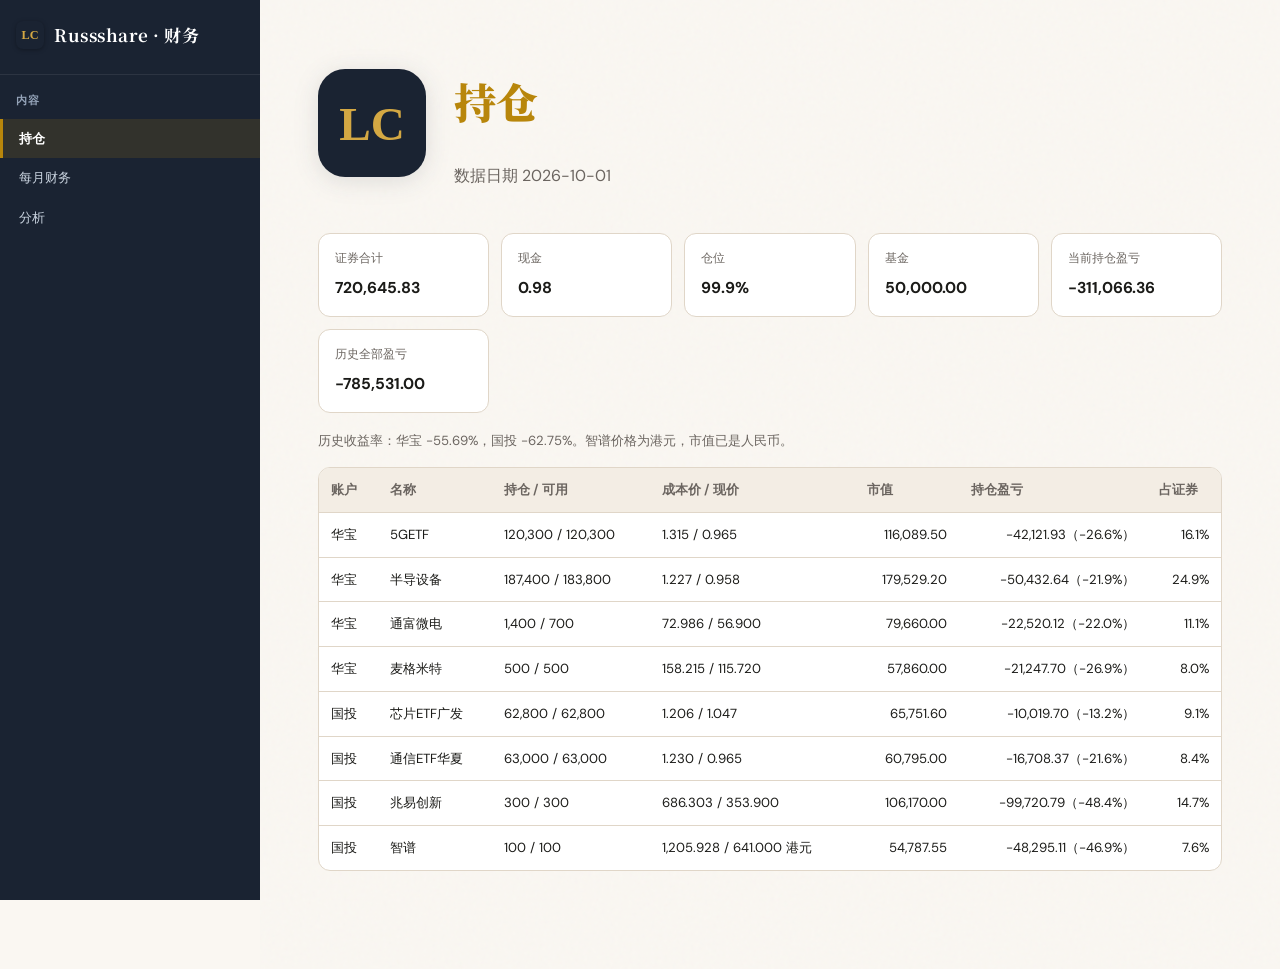
==== finance/index.html @ a5eec3d3 "Deploy the simplified finance site under /finance. Keep the mindmap homepage unchanged. Holdings, mo" ====
<!DOCTYPE html>
<html lang="zh-CN">
<head>
  <meta charset="UTF-8">
  <meta name="viewport" content="width=device-width, initial-scale=1.0">
  <title>持仓 · Russshare</title>
  <meta name="description" content="现有持仓">
  <meta name="theme-color" content="#B8860B">
  <link rel="stylesheet" href="kb-theme.css">
  <link rel="stylesheet" href="portal-home.css">
</head>
<body class="kb-body">
  <button type="button" class="kb-hamburger" aria-label="打开菜单">☰</button>
  <aside class="kb-sidebar" id="kb-sidebar">
    <div class="kb-sidebar-header"></div>
    <nav class="kb-sidebar-nav" aria-label="主导航"></nav>
  </aside>
  <main class="kb-main">
    <div class="kb-page-wrap">
      <section class="kb-hero-section">
        <div class="kb-hero-row">
          <img src="assets/lcai-kb-logo.svg" class="kb-hero-logo" alt="" aria-hidden="true">
          <div>
            <h1 class="kb-hero-title"><span class="gold">持仓</span></h1>
            <p class="kb-hero-sub" id="snap-asof"></p>
          </div>
        </div>
      </section>
      <div class="kb-main-inner">
        <div id="snap-holdings"></div>
      </div>
    </div>
  </main>
  <script src="site-nav-data.js"></script>
  <script src="kb-shell.js"></script>
  <script src="snapshot-data.js"></script>
  <script src="portal-home.js"></script>
  <script>
    KBShell.renderPortalSidebar("holdings");
    KBShell.initSidebar();
    PortalHome.init();
  </script>
</body>
</html>
---- finance/kb-theme.css ----
/* LCAI Knowledge Base — visual system aligned with learnbuffett.com */
@import url("https://fonts.googleapis.com/css2?family=Noto+Serif+SC:wght@400;600;700;900&family=Crimson+Pro:ital,wght@0,400;0,700&family=DM+Sans:wght@400;500;600;700&display=swap");

body.kb-body {
  box-sizing: border-box;
  margin: 0;
  padding: 0;
}

:root {
  --kb-bg: #FAF7F2;
  --kb-bg2: #F3EDE4;
  --kb-text: #1B1B18;
  --kb-text2: #6B6560;
  --kb-gold: #B8860B;
  --kb-gold-light: #D4A843;
  --kb-gold-glow: rgba(184, 134, 11, 0.12);
  --kb-navy: #1A2332;
  --kb-navy-light: #2C3E50;
  --kb-cream: #FFF8EE;
  --kb-border: #E0D6C8;
  --kb-card: #FFFFFF;
  --kb-link: #8B5E0B;
  --kb-serif: "Noto Serif SC", "Crimson Pro", Georgia, "Songti SC", serif;
  --kb-sans: "DM Sans", -apple-system, BlinkMacSystemFont, "PingFang SC", "Microsoft YaHei", sans-serif;
  --kb-sidebar-w: 260px;
}

html { font-size: 15px; scroll-behavior: smooth; }

body.kb-body {
  font-family: var(--kb-sans);
  color: var(--kb-text);
  background: var(--kb-bg);
  display: grid;
  grid-template-columns: var(--kb-sidebar-w) minmax(0, 1fr);
  min-height: 100vh;
  line-height: 1.8;
}

*, *::before, *::after { box-sizing: border-box; }

/* ── Sidebar ── */
.kb-sidebar {
  grid-column: 1;
  grid-row: 1;
  width: var(--kb-sidebar-w);
  background: var(--kb-navy);
  position: sticky;
  top: 0;
  align-self: start;
  height: 100vh;
  overflow-y: auto;
  z-index: 100;
  display: flex;
  flex-direction: column;
}

.kb-sidebar-header {
  padding: 20px 16px 16px;
  border-bottom: 1px solid rgba(255, 255, 255, 0.08);
}

.kb-logo {
  color: #fff;
  font-size: 17px;
  font-weight: 700;
  text-decoration: none;
  letter-spacing: 0.5px;
  font-family: var(--kb-serif);
  display: inline-flex;
  align-items: center;
  gap: 10px;
}

.kb-logo-icon {
  width: 28px;
  height: 28px;
  flex-shrink: 0;
  filter: drop-shadow(0 1px 2px rgba(0, 0, 0, 0.3));
}

.kb-sidebar-nav {
  flex: 1;
  padding: 8px 0;
  overflow-y: auto;
}

.kb-sidebar-nav::-webkit-scrollbar { width: 4px; }
.kb-sidebar-nav::-webkit-scrollbar-thumb {
  background: rgba(255, 255, 255, 0.15);
  border-radius: 2px;
}

.kb-nav-link {
  display: block;
  padding: 8px 16px;
  color: #cbd5e1;
  text-decoration: none;
  font-size: 13px;
  border-left: 3px solid transparent;
  transition: all 0.15s;
}

.kb-nav-link:hover {
  background: rgba(255, 255, 255, 0.06);
  color: #fff;
}

.kb-nav-link.active {
  color: #fff;
  background: rgba(184, 134, 11, 0.15);
  border-left-color: var(--kb-gold);
  font-weight: 600;
}

.kb-nav-home {
  font-size: 14px;
  padding: 10px 16px;
  font-weight: 500;
  margin-bottom: 4px;
}

.kb-nav-group { margin-bottom: 2px; }

.kb-nav-group-title {
  padding: 8px 16px;
  color: #94a3b8;
  font-size: 11px;
  font-weight: 600;
  text-transform: uppercase;
  letter-spacing: 0.5px;
}

.kb-nav-badge {
  margin-left: 6px;
  background: rgba(255, 255, 255, 0.1);
  color: #cbd5e1;
  font-size: 10px;
  padding: 1px 6px;
  border-radius: 8px;
  font-weight: 400;
}

.kb-sidebar-foot {
  padding: 12px 16px;
  border-top: 1px solid rgba(255, 255, 255, 0.08);
  font-size: 11px;
  color: rgba(255, 255, 255, 0.35);
  line-height: 1.5;
}

.kb-hamburger {
  display: none;
  position: fixed;
  top: 12px; left: 12px;
  z-index: 200;
  background: var(--kb-navy);
  color: #fff;
  border: none;
  font-size: 20px;
  padding: 6px 10px;
  border-radius: 6px;
  cursor: pointer;
}

/* ── Main ── */
body.kb-body > .kb-main {
  grid-column: 2;
  grid-row: 1;
  min-width: 0;
  position: relative;
  padding: 0;
}

.kb-page-wrap {
  max-width: 1000px;
  margin: 0 auto;
  padding: 40px 48px 48px;
}

.kb-main::after {
  content: "";
  position: absolute;
  inset: 0;
  pointer-events: none;
  opacity: 0.03;
  z-index: 0;
  background-image: url("data:image/svg+xml,%3Csvg viewBox='0 0 256 256' xmlns='http://www.w3.org/2000/svg'%3E%3Cfilter id='n'%3E%3CfeTurbulence type='fractalNoise' baseFrequency='.85' numOctaves='4' stitchTiles='stitch'/%3E%3C/filter%3E%3Crect width='100%25' height='100%25' filter='url(%23n)'/%3E%3C/svg%3E");
}

.kb-main > * {
  position: relative;
  z-index: 1;
}

/* ── Hero ── */
.kb-hero-section {
  position: relative;
  padding: 0 0 28px;
}

.kb-hero-row {
  display: flex;
  align-items: center;
  gap: 28px;
}

.kb-hero-logo {
  width: clamp(80px, 9vw, 108px);
  height: auto;
  flex-shrink: 0;
  filter: drop-shadow(0 4px 12px rgba(26, 35, 50, 0.12));
}

.kb-hero-eyebrow {
  display: inline-flex;
  align-items: center;
  gap: 8px;
  font-size: 12px;
  font-weight: 600;
  letter-spacing: 1.5px;
  text-transform: uppercase;
  color: var(--kb-gold);
  margin-bottom: 10px;
}

.kb-hero-eyebrow::before {
  content: "";
  width: 24px;
  height: 1px;
  background: var(--kb-gold);
}

.kb-hero-title {
  font-family: var(--kb-serif);
  font-size: clamp(28px, 4.5vw, 42px);
  font-weight: 900;
  line-height: 1.25;
  color: var(--kb-navy);
  letter-spacing: -0.5px;
}

.kb-hero-title .gold { color: var(--kb-gold); }

.kb-hero-version {
  display: inline-block;
  font-size: 12px;
  padding: 3px 10px;
  background: var(--kb-gold);
  color: #fff;
  border-radius: 4px;
  font-family: var(--kb-sans);
  font-weight: 600;
  vertical-align: middle;
  margin-left: 8px;
  text-decoration: none;
}

.kb-hero-sub {
  font-size: 16px;
  color: var(--kb-text2);
  line-height: 1.7;
  margin-top: 14px;
  max-width: 640px;
}

.kb-hero-sub b {
  color: var(--kb-navy);
  font-weight: 700;
}

.kb-hero-section--compact {
  padding-bottom: 12px;
}

.kb-hero-sub--muted {
  font-size: 0.92rem;
  color: var(--kb-text2);
  margin-top: 4px;
}

.kb-hero-section--compact .today-progress-bar {
  margin: 12px 0 0;
  max-width: 320px;
}

/* ── Stats ── */
.kb-stats-row {
  display: grid;
  grid-template-columns: repeat(4, 1fr);
  gap: 0;
  margin: 0 0 28px;
  background: var(--kb-card);
  border: 1px solid var(--kb-border);
  border-radius: 6px;
  overflow: hidden;
}

.kb-stat-item {
  text-align: center;
  padding: 18px 12px;
  position: relative;
  transition: background 0.3s;
  text-decoration: none;
  color: inherit;
}

.kb-stat-item:not(:last-child)::after {
  content: "";
  position: absolute;
  right: 0;
  top: 20%;
  height: 60%;
  width: 1px;
  background: var(--kb-border);
}

.kb-stat-item:hover { background: var(--kb-gold-glow); }

.kb-stat-num {
  font-family: var(--kb-serif);
  font-size: 28px;
  font-weight: 900;
  color: var(--kb-navy);
  line-height: 1;
}

.kb-stat-label {
  font-size: 12px;
  color: var(--kb-text2);
  margin-top: 6px;
}

/* ── Nav cards ── */
.kb-main-inner {
  padding: 0 0 32px;
}

.kb-nav-cards {
  display: grid;
  grid-template-columns: repeat(2, 1fr);
  gap: 14px;
  margin-bottom: 32px;
}

.kb-nav-cards.cols-4 { grid-template-columns: repeat(2, 1fr); }
.kb-nav-cards.cols-5 { grid-template-columns: repeat(2, 1fr); }

@media (min-width: 900px) {
  .kb-nav-cards.cols-4 { grid-template-columns: repeat(2, 1fr); }
  .kb-nav-cards.cols-5 { grid-template-columns: repeat(3, 1fr); }
}

@media (min-width: 1100px) {
  .kb-nav-cards.cols-4 { grid-template-columns: repeat(4, 1fr); }
  .kb-nav-cards.cols-5 { grid-template-columns: repeat(5, 1fr); }
}

.kb-nav-card {
  position: relative;
  padding: 20px 16px 18px;
  background: var(--kb-card);
  border: 1px solid var(--kb-border);
  border-radius: 6px;
  text-decoration: none;
  color: inherit;
  transition: transform 0.3s, box-shadow 0.3s, border-color 0.3s;
}

.kb-nav-card::before {
  content: "";
  position: absolute;
  top: 0; left: 0; right: 0;
  height: 3px;
  background: var(--kb-gold);
  opacity: 0;
  transition: opacity 0.3s;
  border-radius: 6px 6px 0 0;
}

.kb-nav-card:hover {
  transform: translateY(-4px);
  box-shadow: 0 12px 32px rgba(0, 0, 0, 0.08);
  border-color: var(--kb-gold-light);
}

.kb-nav-card:hover::before { opacity: 1; }

.kb-nav-card-icon {
  font-size: 26px;
  margin-bottom: 10px;
  display: block;
}

.kb-nav-card-title {
  font-family: var(--kb-serif);
  font-size: 15px;
  font-weight: 700;
  color: var(--kb-navy);
  margin-bottom: 3px;
}

.kb-nav-card-sub {
  font-size: 12px;
  color: var(--kb-text2);
  line-height: 1.45;
}

.kb-nav-card-arrow {
  position: absolute;
  bottom: 16px;
  right: 16px;
  font-size: 16px;
  color: var(--kb-border);
  transition: all 0.3s;
}

.kb-nav-card:hover .kb-nav-card-arrow {
  color: var(--kb-gold);
  transform: translateX(4px);
}

/* ── Section header ── */
.kb-section {
  margin-bottom: 28px;
}

.kb-section-header {
  display: flex;
  align-items: center;
  gap: 12px;
  margin-bottom: 14px;
}

.kb-section-title {
  font-family: var(--kb-serif);
  font-size: 18px;
  font-weight: 700;
  color: var(--kb-navy);
  white-space: nowrap;
}

.kb-section-line {
  flex: 1;
  height: 1px;
  background: var(--kb-border);
}

.kb-section-count {
  font-size: 11px;
  color: var(--kb-text2);
  white-space: nowrap;
}

/* ── Layer pills ── */
.kb-tag-cloud {
  display: flex;
  flex-wrap: wrap;
  gap: 8px;
}

.kb-tag {
  display: inline-flex;
  align-items: center;
  gap: 6px;
  padding: 8px 14px;
  background: var(--kb-card);
  border: 1px solid var(--kb-border);
  border-radius: 6px;
  font-size: 13px;
  color: var(--kb-navy);
  text-decoration: none;
  transition: all 0.2s;
}

.kb-tag:hover {
  border-color: var(--kb-gold-light);
  background: var(--kb-cream);
  transform: translateY(-1px);
}

.kb-tag-num {
  font-size: 11px;
  color: var(--kb-gold);
  font-weight: 600;
}

/* ── Article (read page) ── */
.kb-article {
  max-width: 820px;
  padding: 40px 48px 80px;
}

.kb-article-meta {
  font-size: 13px;
  color: var(--kb-text2);
  margin-bottom: 16px;
}

.kb-article-meta a {
  color: var(--kb-link);
  text-decoration: none;
}

.kb-article-meta a:hover { text-decoration: underline; }

.kb-article h1 {
  font-family: var(--kb-serif);
  font-size: 28px;
  line-height: 1.3;
  margin-bottom: 8px;
  font-weight: 900;
  color: var(--kb-navy);
}

.kb-article-lead {
  font-size: 15px;
  color: var(--kb-text2);
  margin-bottom: 28px;
  line-height: 1.7;
}

.kb-prose > h1:first-child { display: none; }

.kb-prose {
  font-family: var(--kb-serif);
  font-size: 16px;
  line-height: 1.85;
  color: var(--kb-text);
}

.kb-prose h2 {
  font-family: var(--kb-serif);
  font-size: 21px;
  margin: 36px 0 14px;
  padding-bottom: 8px;
  border-bottom: 2px solid var(--kb-border);
  font-weight: 700;
  color: var(--kb-navy);
}

.kb-prose h3 {
  font-family: var(--kb-serif);
  font-size: 17px;
  margin: 24px 0 10px;
  font-weight: 600;
  color: var(--kb-navy-light);
}

.kb-prose p { margin: 10px 0; }

.kb-prose ul, .kb-prose ol {
  padding-left: 24px;
  margin: 10px 0;
}

.kb-prose li { margin: 4px 0; }

.kb-prose a {
  color: var(--kb-link);
  text-decoration: none;
  background: linear-gradient(to bottom, transparent 60%, var(--kb-gold-glow) 60%);
}

.kb-prose a:hover {
  background: linear-gradient(to bottom, transparent 40%, rgba(184, 134, 11, 0.2) 40%);
}

.kb-prose blockquote {
  background: var(--kb-cream);
  border-left: 4px solid var(--kb-gold);
  padding: 14px 20px;
  margin: 16px 0;
  border-radius: 0 8px 8px 0;
  font-style: italic;
  color: #5C4813;
}

.kb-prose pre {
  font-family: ui-monospace, Consolas, monospace;
  font-size: 13px;
  line-height: 1.55;
  overflow-x: auto;
  padding: 14px 16px;
  margin: 16px 0;
  background: var(--kb-bg2);
  border: 1px solid var(--kb-border);
  border-radius: 6px;
}

.kb-prose code {
  font-family: ui-monospace, Consolas, monospace;
  font-size: 0.9em;
  background: var(--kb-bg2);
  padding: 2px 6px;
  border-radius: 4px;
}

.kb-prose pre code { background: none; padding: 0; }

.kb-prose table {
  border-collapse: collapse;
  width: 100%;
  margin: 16px 0;
  font-size: 14px;
  font-family: var(--kb-sans);
  display: block;
  overflow-x: auto;
}

.kb-prose th, .kb-prose td {
  border: 1px solid var(--kb-border);
  padding: 8px 12px;
  text-align: left;
  vertical-align: top;
}

.kb-prose th {
  background: var(--kb-bg2);
  font-weight: 600;
  color: var(--kb-navy);
}

.kb-prose hr {
  border: none;
  border-top: 1px solid var(--kb-border);
  margin: 32px 0;
}

.kb-loading, .kb-error {
  padding: 48px 0;
  text-align: center;
  color: var(--kb-text2);
  font-family: var(--kb-sans);
}

.kb-footer-note {
  padding: 0 0 40px;
  font-size: 12px;
  color: var(--kb-text2);
  text-align: center;
  line-height: 1.6;
}

.kb-lock {
  font-size: 12px;
  opacity: 0.7;
}

/* ── Mobile ── */
@media (max-width: 900px) {
  .kb-hamburger { display: block; }
  body.kb-body {
    grid-template-columns: 1fr;
  }
  .kb-sidebar {
    position: fixed;
    top: 0;
    left: 0;
    bottom: 0;
    grid-column: 1;
    transform: translateX(-105%);
    transition: transform 0.22s ease;
  }
  .kb-sidebar.open { transform: translateX(0); }
  body.kb-body > .kb-main { grid-column: 1; width: 100%; }
  .kb-page-wrap { padding: 56px 20px 40px; }
  .kb-hero-section { padding-bottom: 20px; }
  .kb-hero-row { gap: 16px; }
  .kb-hero-logo { width: 56px !important; }
  .kb-hero-title { font-size: 24px; }
  .kb-hero-sub { font-size: 14px; }
  .kb-stats-row { grid-template-columns: repeat(2, 1fr); }
  .kb-stat-item:nth-child(2)::after { display: none; }
  .kb-nav-cards, .kb-nav-cards.cols-4, .kb-nav-cards.cols-5 {
    grid-template-columns: 1fr;
  }
  .kb-nav-card-arrow { display: none; }
  .kb-article { padding: 24px 20px 60px; }
}
---- finance/portal-home.css ----
.portal-summary-grid {
  display: grid;
  grid-template-columns: repeat(auto-fit, minmax(220px, 1fr));
  gap: 14px;
  margin-bottom: 28px;
}

.portal-summary-card {
  display: block;
  background: var(--kb-card);
  border: 1px solid var(--kb-border);
  border-radius: 12px;
  padding: 16px 18px;
  text-decoration: none;
  color: inherit;
  transition: border-color 0.15s, box-shadow 0.15s;
  position: relative;
}

.portal-summary-card:hover {
  border-color: var(--kb-gold);
  box-shadow: 0 4px 16px var(--kb-gold-glow);
}

.portal-summary-title {
  font-weight: 600;
  font-size: 1rem;
  margin-bottom: 6px;
}

.portal-summary-sub {
  color: var(--kb-text2);
  font-size: 0.88rem;
}

.portal-summary-arrow {
  position: absolute;
  right: 16px;
  top: 50%;
  transform: translateY(-50%);
  color: var(--kb-gold);
  opacity: 0.6;
}

.kb-nav-cards.cols-4 {
  grid-template-columns: repeat(auto-fit, minmax(200px, 1fr));
}

@media (min-width: 1100px) {
  .kb-nav-cards.cols-4 {
    grid-template-columns: repeat(4, 1fr);
  }
}

.module-page-desc {
  color: var(--kb-text2);
  font-size: 0.92rem;
  margin: 0 0 20px;
}

.module-card-grid {
  display: grid;
  grid-template-columns: repeat(auto-fit, minmax(240px, 1fr));
  gap: 14px;
}

.module-stat-card {
  background: var(--kb-card);
  border: 1px solid var(--kb-border);
  border-radius: 12px;
  padding: 16px 18px;
}

.module-stat-label {
  font-size: 0.82rem;
  color: var(--kb-text2);
  margin-bottom: 4px;
}

.module-stat-value {
  font-size: 1.4rem;
  font-weight: 700;
  font-family: var(--kb-serif);
}

.module-progress-bar {
  height: 8px;
  background: var(--kb-bg2);
  border-radius: 4px;
  overflow: hidden;
  margin-top: 10px;
}

.module-progress-bar span {
  display: block;
  height: 100%;
  background: linear-gradient(90deg, var(--kb-gold), var(--kb-gold-light));
  border-radius: 4px;
  transition: width 0.3s;
}

.health-check-grid {
  display: grid;
  gap: 10px;
  max-width: 420px;
}

.health-check-item {
  display: flex;
  align-items: center;
  gap: 10px;
  padding: 12px 14px;
  background: var(--kb-card);
  border: 1px solid var(--kb-border);
  border-radius: 10px;
  cursor: pointer;
}

.health-check-item input {
  width: 18px;
  height: 18px;
  accent-color: var(--kb-gold);
}

.journal-entry-list {
  list-style: none;
  padding: 0;
  margin: 0;
}

.journal-entry-list li {
  margin-bottom: 10px;
}

.journal-entry-list a {
  display: block;
  padding: 12px 16px;
  background: var(--kb-card);
  border: 1px solid var(--kb-border);
  border-radius: 10px;
  text-decoration: none;
  color: inherit;
}

.journal-entry-list a:hover {
  border-color: var(--kb-gold);
}

.goals-kr-list {
  list-style: none;
  padding: 0;
  margin: 16px 0 0;
}

.goals-kr-item {
  padding: 14px 16px;
  background: var(--kb-card);
  border: 1px solid var(--kb-border);
  border-radius: 10px;
  margin-bottom: 10px;
}

.goals-kr-head {
  display: flex;
  justify-content: space-between;
  align-items: baseline;
  gap: 12px;
  margin-bottom: 8px;
}

.career-skill-table {
  width: 100%;
  border-collapse: collapse;
  font-size: 0.9rem;
}

.career-skill-table th,
.career-skill-table td {
  padding: 10px 12px;
  border-bottom: 1px solid var(--kb-border);
  text-align: left;
}

.career-skill-table th {
  color: var(--kb-text2);
  font-weight: 500;
}

.skill-level {
  display: inline-block;
  padding: 2px 8px;
  border-radius: 6px;
  font-size: 0.78rem;
  background: var(--kb-gold-glow);
  color: var(--kb-link);
}

.finance-setup-banner {
  background: hsl(45 90% 95%);
  border: 1px solid var(--kb-gold);
  border-radius: 10px;
  padding: 14px 18px;
  margin-bottom: 20px;
  font-size: 0.9rem;
}

.finance-setup-banner code {
  background: rgba(0, 0, 0, 0.06);
  padding: 2px 6px;
  border-radius: 4px;
}

.portal-hero-links {
  margin: 12px 0 0;
  font-size: 0.9rem;
}

.portal-hero-links a {
  color: var(--kb-link);
  text-decoration: none;
  font-weight: 500;
}

.portal-hero-links a:hover {
  text-decoration: underline;
}

.portal-priority-card {
  margin: 0 0 24px;
  max-width: var(--kb-page-max, 960px);
}

.portal-priority-inner {
  background: linear-gradient(135deg, var(--kb-navy) 0%, var(--kb-navy-light) 100%);
  color: #fff;
  border-radius: 14px;
  padding: 18px 22px;
}

a.portal-priority-link {
  display: block;
  text-decoration: none;
  color: inherit;
  transition: transform 0.12s, box-shadow 0.12s;
}

a.portal-priority-link:hover {
  transform: translateY(-1px);
  box-shadow: 0 6px 20px rgba(0, 0, 0, 0.12);
}

a.portal-priority-link .portal-priority-main {
  color: var(--kb-gold-light);
}

.portal-priority-label {
  font-size: 0.78rem;
  opacity: 0.75;
  text-transform: uppercase;
  letter-spacing: 0.06em;
  margin-bottom: 6px;
}

.portal-priority-main {
  font-size: 1.15rem;
  font-weight: 600;
  font-family: var(--kb-serif);
}

.portal-priority-main a {
  color: var(--kb-gold-light);
  text-decoration: none;
}

.portal-priority-main a:hover {
  text-decoration: underline;
}

.portal-priority-meta {
  margin-top: 10px;
  font-size: 0.82rem;
  opacity: 0.85;
  line-height: 1.5;
}

.portal-priority-meta a {
  color: var(--kb-gold-light);
}

/* ── 构建方法 ── */
.portal-build-method {
  margin-bottom: 28px;
}

.portal-method-steps {
  display: flex;
  flex-wrap: wrap;
  align-items: stretch;
  gap: 10px;
  margin-bottom: 8px;
}

.portal-method-step {
  flex: 1 1 160px;
  display: flex;
  flex-direction: column;
  gap: 4px;
  padding: 14px 16px;
  background: var(--kb-card);
  border: 1px solid var(--kb-border);
  border-radius: 12px;
  text-decoration: none;
  color: inherit;
  transition: border-color 0.15s, box-shadow 0.15s;
}

a.portal-method-step:hover {
  border-color: var(--kb-gold);
  box-shadow: 0 4px 16px var(--kb-gold-glow);
}

.portal-method-step--static {
  cursor: default;
}

.portal-method-num {
  font-size: 0.75rem;
  font-weight: 700;
  color: var(--kb-gold);
  letter-spacing: 0.04em;
}

.portal-method-title {
  font-weight: 600;
  font-size: 1rem;
  font-family: var(--kb-serif);
}

.portal-method-desc {
  font-size: 0.82rem;
  color: var(--kb-text2);
  line-height: 1.45;
}

.portal-method-arrow {
  align-self: center;
  color: var(--kb-gold);
  opacity: 0.5;
  font-size: 1.1rem;
  flex: 0 0 auto;
}

@media (max-width: 640px) {
  .portal-method-arrow { display: none; }
}

/* ── 五维资本 ── */
.portal-dimensions-grid {
  display: grid;
  grid-template-columns: repeat(auto-fit, minmax(280px, 1fr));
  gap: 16px;
}

.portal-dim-card {
  display: flex;
  flex-direction: column;
  background: var(--kb-card);
  border: 1px solid var(--kb-border);
  border-radius: 12px;
  padding: 14px 16px;
  transition: border-color 0.15s, box-shadow 0.15s;
}

.portal-dim-card:hover {
  border-color: var(--kb-gold);
  box-shadow: 0 4px 20px var(--kb-gold-glow);
}

.portal-dim-head {
  display: flex;
  gap: 10px;
  align-items: center;
  margin-bottom: 8px;
}

.portal-dim-icon {
  font-size: 1.6rem;
  line-height: 1;
  flex-shrink: 0;
}

.portal-dim-name {
  font-weight: 600;
  font-size: 1.05rem;
  font-family: var(--kb-serif);
  margin-bottom: 4px;
}

.portal-dim-short {
  font-size: 0.82rem;
  font-weight: 500;
  color: var(--kb-gold);
  margin-left: 4px;
}

.portal-dim-question {
  font-size: 0.88rem;
  color: var(--kb-text2);
  font-style: italic;
  line-height: 1.4;
}

.portal-dim-logic {
  font-size: 0.82rem;
  color: var(--kb-text2);
  margin: 0 0 12px;
  line-height: 1.5;
  padding-left: 2px;
}

.portal-dim-modules {
  display: flex;
  flex-wrap: wrap;
  gap: 6px;
  margin-bottom: 12px;
}

.portal-dim-module {
  display: inline-block;
  padding: 4px 10px;
  font-size: 0.78rem;
  font-weight: 500;
  background: var(--kb-bg2);
  border: 1px solid var(--kb-border);
  border-radius: 999px;
  text-decoration: none;
  color: var(--kb-link);
  transition: background 0.12s, border-color 0.12s;
}

.portal-dim-module:hover {
  background: var(--kb-gold-glow);
  border-color: var(--kb-gold);
}

.portal-dim-summary {
  display: flex;
  align-items: center;
  gap: 8px;
  margin-top: auto;
  padding: 10px 12px;
  background: var(--kb-bg2);
  border-radius: 8px;
  text-decoration: none;
  color: inherit;
  font-size: 0.85rem;
  transition: background 0.12s;
}

.portal-dim-summary:hover {
  background: var(--kb-gold-glow);
}

.portal-dim-summary-label {
  flex-shrink: 0;
  font-size: 0.72rem;
  font-weight: 600;
  text-transform: uppercase;
  letter-spacing: 0.05em;
  color: var(--kb-gold);
}

.portal-dim-summary-text {
  flex: 1;
  color: var(--kb-text2);
  line-height: 1.35;
}

.portal-dim-summary-arrow {
  flex-shrink: 0;
  color: var(--kb-gold);
  opacity: 0.6;
}

/* ── 中枢层 ── */
.portal-hub-grid {
  display: grid;
  grid-template-columns: repeat(auto-fit, minmax(220px, 1fr));
  gap: 14px;
}

.portal-hub-card {
  display: block;
  background: var(--kb-card);
  border: 1px solid var(--kb-border);
  border-radius: 12px;
  padding: 16px 18px;
  text-decoration: none;
  color: inherit;
  transition: border-color 0.15s, box-shadow 0.15s;
}

.portal-hub-card:hover {
  border-color: var(--kb-gold);
  box-shadow: 0 4px 16px var(--kb-gold-glow);
}

.portal-hub-card--primary {
  border-color: var(--kb-gold);
  background: linear-gradient(135deg, var(--kb-card) 0%, hsl(45 60% 97%) 100%);
}

.portal-hub-card--static {
  cursor: default;
}

.portal-hub-label {
  font-size: 0.75rem;
  font-weight: 600;
  text-transform: uppercase;
  letter-spacing: 0.05em;
  color: var(--kb-gold);
  margin-bottom: 6px;
}

.portal-hub-title {
  font-weight: 600;
  font-size: 1rem;
  font-family: var(--kb-serif);
  margin-bottom: 6px;
}

.portal-hub-sub {
  font-size: 0.85rem;
  color: var(--kb-text2);
  line-height: 1.45;
}

.portal-not-do-list {
  margin: 0;
  padding: 0 0 0 18px;
  font-size: 0.85rem;
  color: var(--kb-text2);
  line-height: 1.55;
}

.portal-not-do-list li {
  margin-bottom: 4px;
}

/* ── 执行节奏 ── */
.portal-rhythm-grid {
  display: grid;
  grid-template-columns: repeat(auto-fit, minmax(200px, 1fr));
  gap: 14px;
}

.portal-rhythm-item {
  background: var(--kb-card);
  border: 1px solid var(--kb-border);
  border-radius: 12px;
  padding: 16px 18px;
}

.portal-rhythm-when {
  font-size: 0.75rem;
  font-weight: 700;
  text-transform: uppercase;
  letter-spacing: 0.06em;
  color: var(--kb-gold);
  margin-bottom: 8px;
}

.portal-rhythm-do {
  font-size: 0.9rem;
  color: var(--kb-text2);
  line-height: 1.5;
  margin-bottom: 10px;
}

.portal-rhythm-link {
  font-size: 0.85rem;
  font-weight: 500;
  color: var(--kb-link);
  text-decoration: none;
}

.portal-rhythm-link:hover {
  text-decoration: underline;
}

.snap-metrics {
  display: grid;
  grid-template-columns: repeat(auto-fit, minmax(160px, 1fr));
  gap: 12px;
  margin-bottom: 16px;
}

.snap-metric {
  background: var(--kb-card);
  border: 1px solid var(--kb-border);
  border-radius: 12px;
  padding: 14px 16px;
}

.snap-metric-label {
  color: var(--kb-text2);
  font-size: 0.8rem;
  margin-bottom: 4px;
}

.snap-metric-value {
  font-variant-numeric: tabular-nums;
  font-weight: 700;
  font-size: 1.05rem;
}

.snap-note {
  color: var(--kb-text2);
  font-size: 0.88rem;
  margin: 0 0 14px;
}

.snap-sub {
  font-size: 1rem;
  margin: 8px 0 10px;
}

.snap-table-wrap {
  overflow-x: auto;
  border: 1px solid var(--kb-border);
  border-radius: 12px;
  background: var(--kb-card);
  margin-bottom: 18px;
}

.snap-table {
  width: 100%;
  border-collapse: collapse;
  font-size: 0.88rem;
}

.snap-table th,
.snap-table td {
  padding: 10px 12px;
  border-bottom: 1px solid var(--kb-border);
  text-align: left;
  white-space: nowrap;
}

.snap-table th {
  color: var(--kb-text2);
  font-weight: 600;
  background: var(--kb-bg2);
}

.snap-table tr:last-child td {
  border-bottom: none;
}

.snap-table .num {
  text-align: right;
  font-variant-numeric: tabular-nums;
}

.analysis-entry {
  background: var(--kb-card);
  border: 1px solid var(--kb-border);
  border-radius: 12px;
  padding: 18px 20px;
  margin-bottom: 16px;
}

.analysis-entry h2 {
  font-size: 1.15rem;
  margin: 0 0 10px;
}

.analysis-date {
  color: var(--kb-gold);
  font-size: 0.8rem;
  font-weight: 700;
  letter-spacing: 0.04em;
}

.analysis-entry p {
  margin: 0 0 10px;
  color: var(--kb-text);
}

.analysis-entry p:last-child {
  margin-bottom: 0;
}
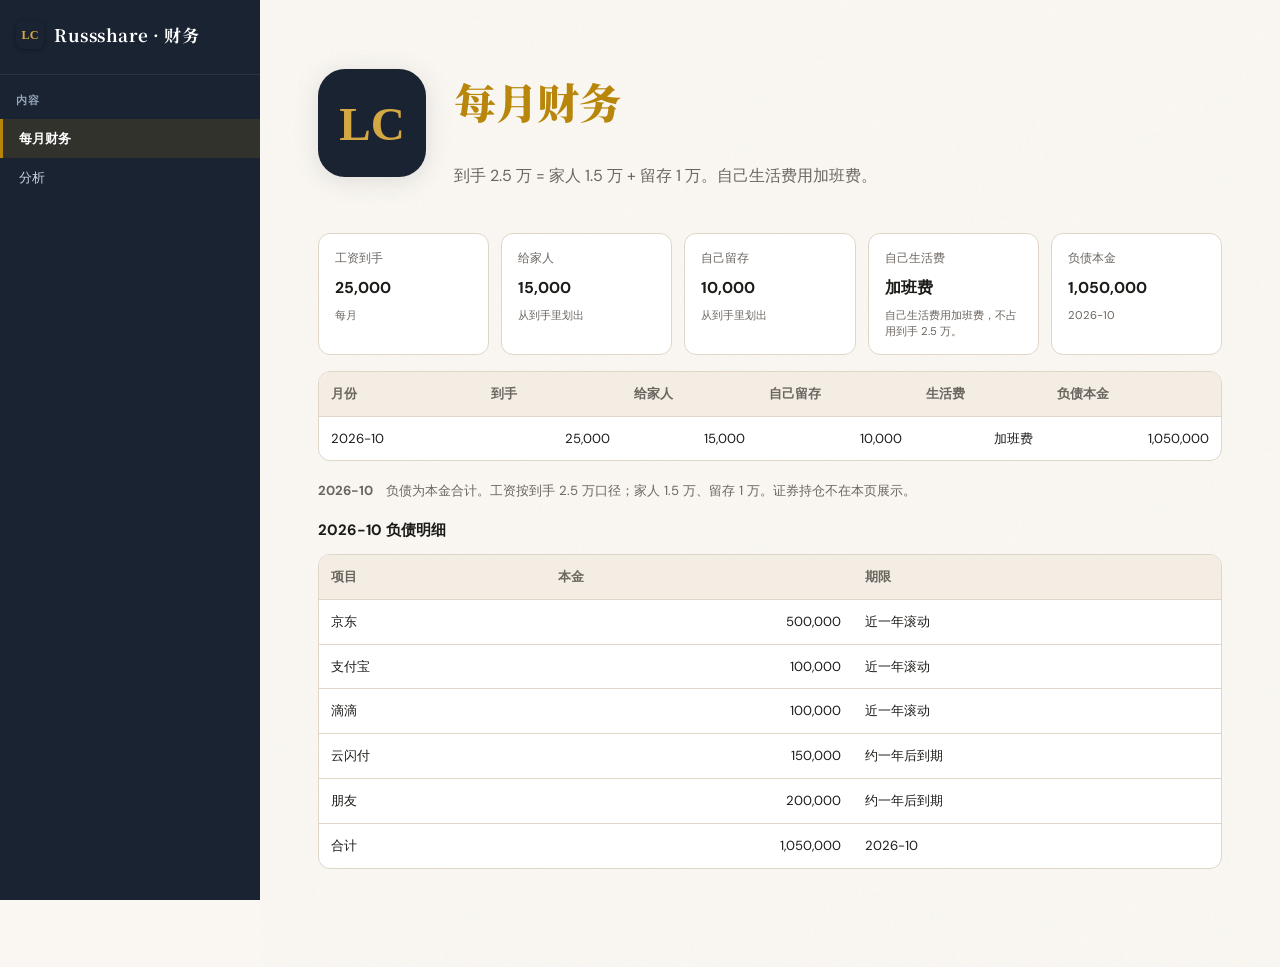
==== commit f9289e41: "Show salary cashflow only on the finance site, without securities. Monthly take-home is 25k: 15k to " ====
--- a/finance/index.html
+++ b/finance/index.html
@@ -3,8 +3,7 @@
 <head>
   <meta charset="UTF-8">
   <meta name="viewport" content="width=device-width, initial-scale=1.0">
-  <title>持仓 · Russshare</title>
-  <meta name="description" content="现有持仓">
+  <title>每月财务 · Russshare</title>
   <meta name="theme-color" content="#B8860B">
   <link rel="stylesheet" href="kb-theme.css">
   <link rel="stylesheet" href="portal-home.css">
@@ -21,24 +20,28 @@
         <div class="kb-hero-row">
           <img src="assets/lcai-kb-logo.svg" class="kb-hero-logo" alt="" aria-hidden="true">
           <div>
-            <h1 class="kb-hero-title"><span class="gold">持仓</span></h1>
-            <p class="kb-hero-sub" id="snap-asof"></p>
+            <h1 class="kb-hero-title"><span class="gold">每月财务</span></h1>
+            <p class="kb-hero-sub">到手 2.5 万 = 家人 1.5 万 + 留存 1 万。自己生活费用加班费。</p>
           </div>
         </div>
       </section>
       <div class="kb-main-inner">
-        <div id="snap-holdings"></div>
+        <div id="month-metrics" class="snap-metrics"></div>
+        <div class="snap-table-wrap">
+          <table class="snap-table" id="month-table"></table>
+        </div>
+        <div id="month-detail"></div>
       </div>
     </div>
   </main>
   <script src="site-nav-data.js"></script>
   <script src="kb-shell.js"></script>
-  <script src="snapshot-data.js"></script>
-  <script src="portal-home.js"></script>
+  <script src="monthly-data.js"></script>
+  <script src="monthly.js"></script>
   <script>
-    KBShell.renderPortalSidebar("holdings");
+    KBShell.renderPortalSidebar("monthly");
     KBShell.initSidebar();
-    PortalHome.init();
+    MonthlyPage.init();
   </script>
 </body>
 </html>
--- a/finance/portal-home.css
+++ b/finance/portal-home.css
@@ -615,6 +615,13 @@
   font-size: 1.05rem;
 }
 
+.snap-metric-note {
+  color: var(--kb-text2);
+  font-size: 0.75rem;
+  margin-top: 6px;
+  line-height: 1.4;
+}
+
 .snap-note {
   color: var(--kb-text2);
   font-size: 0.88rem;
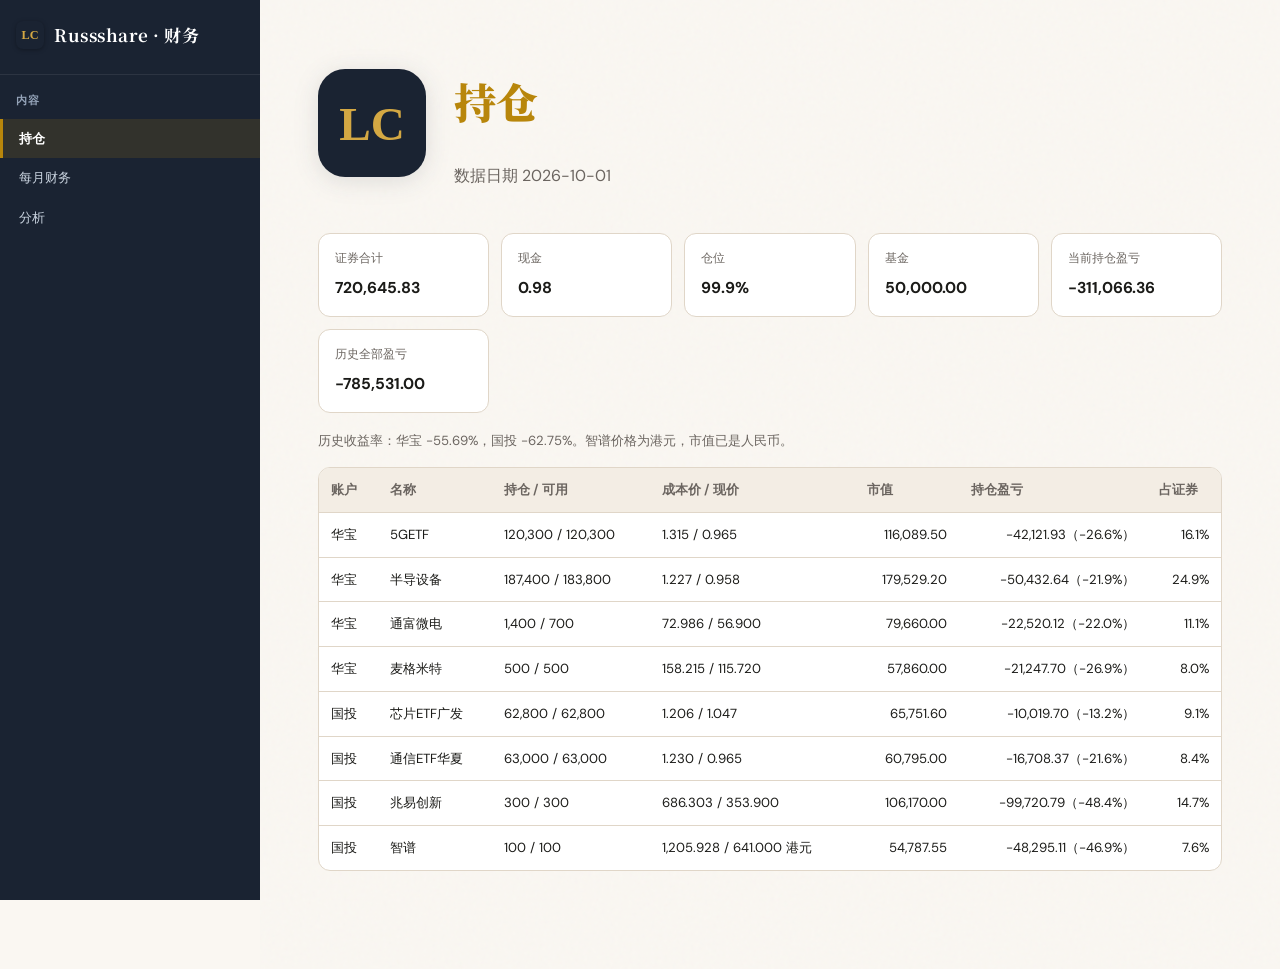
==== commit 04695f02: "Keep holdings separate and limit monthly finance to the salary split. The monthly page no longer sho" ====
--- a/finance/index.html
+++ b/finance/index.html
@@ -3,7 +3,8 @@
 <head>
   <meta charset="UTF-8">
   <meta name="viewport" content="width=device-width, initial-scale=1.0">
-  <title>每月财务 · Russshare</title>
+  <title>持仓 · Russshare</title>
+  <meta name="description" content="现有持仓">
   <meta name="theme-color" content="#B8860B">
   <link rel="stylesheet" href="kb-theme.css">
   <link rel="stylesheet" href="portal-home.css">
@@ -20,28 +21,24 @@
         <div class="kb-hero-row">
           <img src="assets/lcai-kb-logo.svg" class="kb-hero-logo" alt="" aria-hidden="true">
           <div>
-            <h1 class="kb-hero-title"><span class="gold">每月财务</span></h1>
-            <p class="kb-hero-sub">到手 2.5 万 = 家人 1.5 万 + 留存 1 万。自己生活费用加班费。</p>
+            <h1 class="kb-hero-title"><span class="gold">持仓</span></h1>
+            <p class="kb-hero-sub" id="snap-asof"></p>
           </div>
         </div>
       </section>
       <div class="kb-main-inner">
-        <div id="month-metrics" class="snap-metrics"></div>
-        <div class="snap-table-wrap">
-          <table class="snap-table" id="month-table"></table>
-        </div>
-        <div id="month-detail"></div>
+        <div id="snap-holdings"></div>
       </div>
     </div>
   </main>
   <script src="site-nav-data.js"></script>
   <script src="kb-shell.js"></script>
-  <script src="monthly-data.js"></script>
-  <script src="monthly.js"></script>
+  <script src="snapshot-data.js"></script>
+  <script src="portal-home.js"></script>
   <script>
-    KBShell.renderPortalSidebar("monthly");
+    KBShell.renderPortalSidebar("holdings");
     KBShell.initSidebar();
-    MonthlyPage.init();
+    PortalHome.init();
   </script>
 </body>
 </html>
